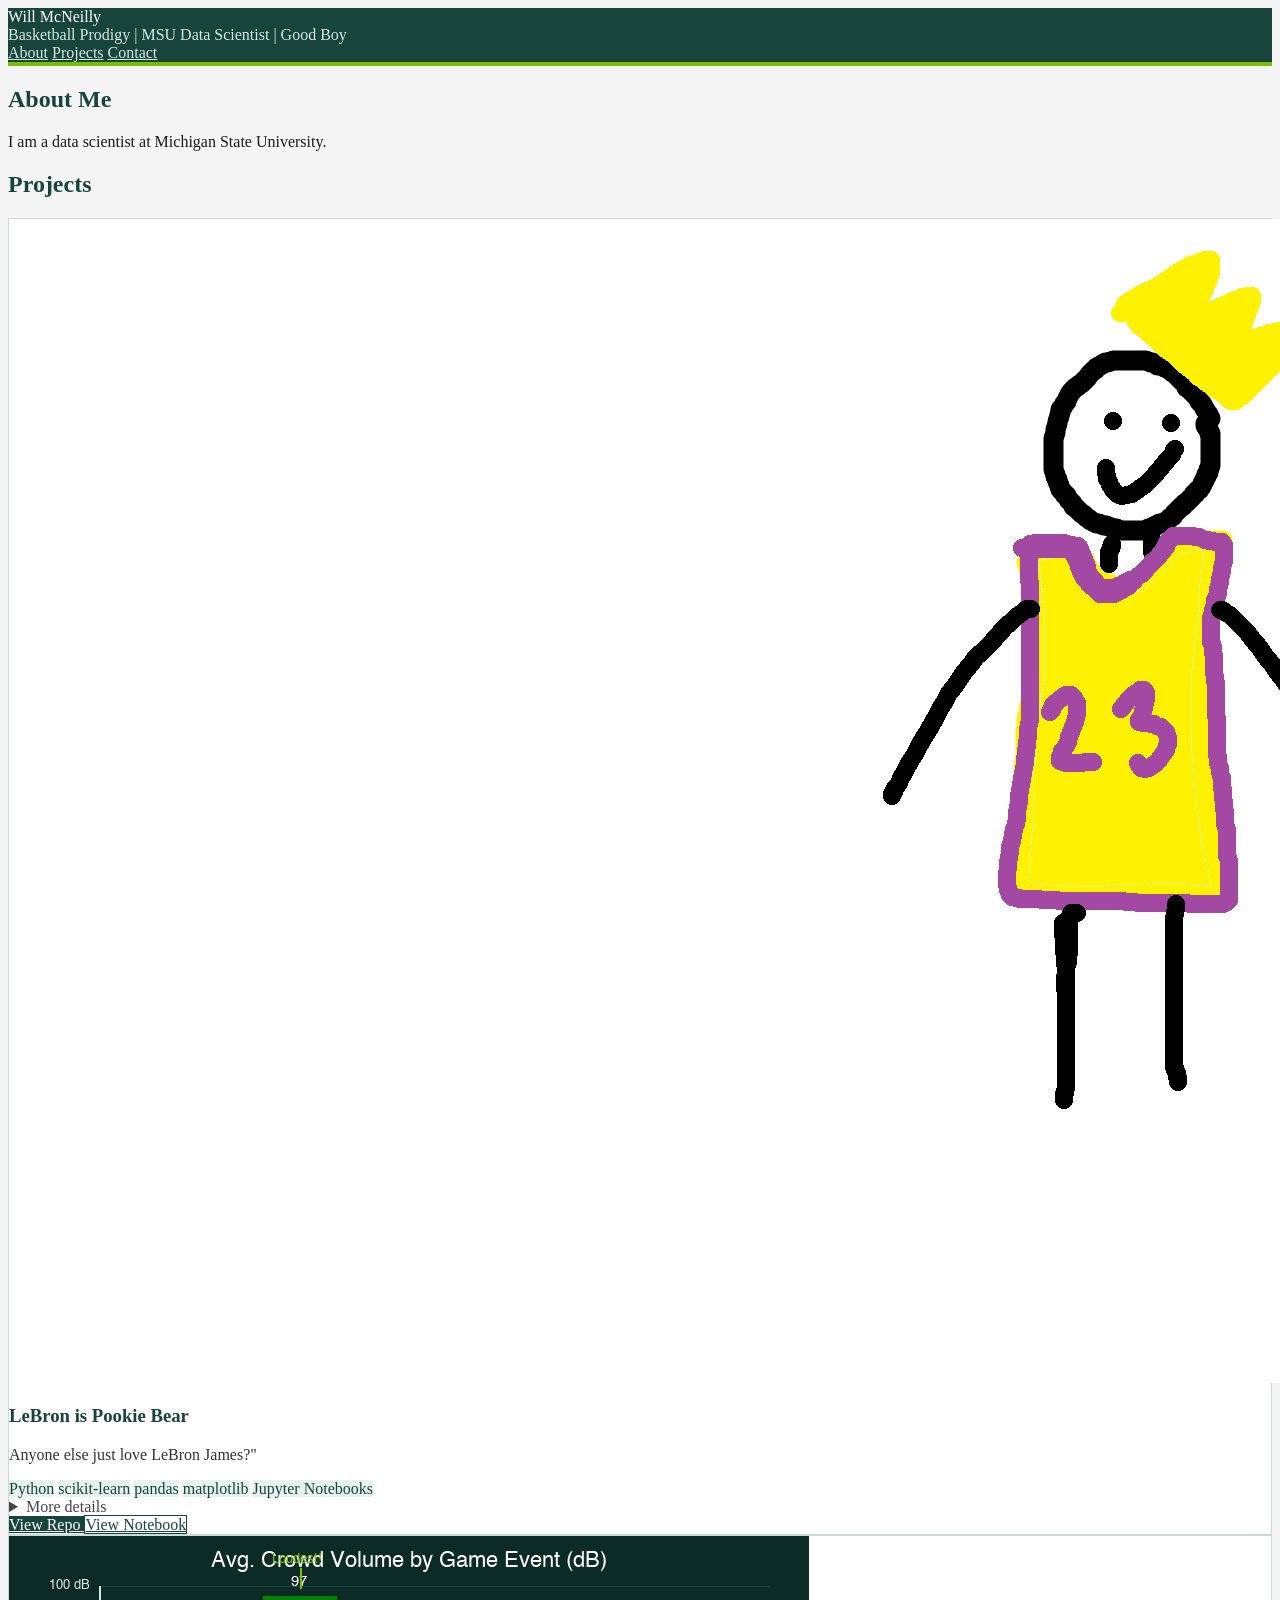
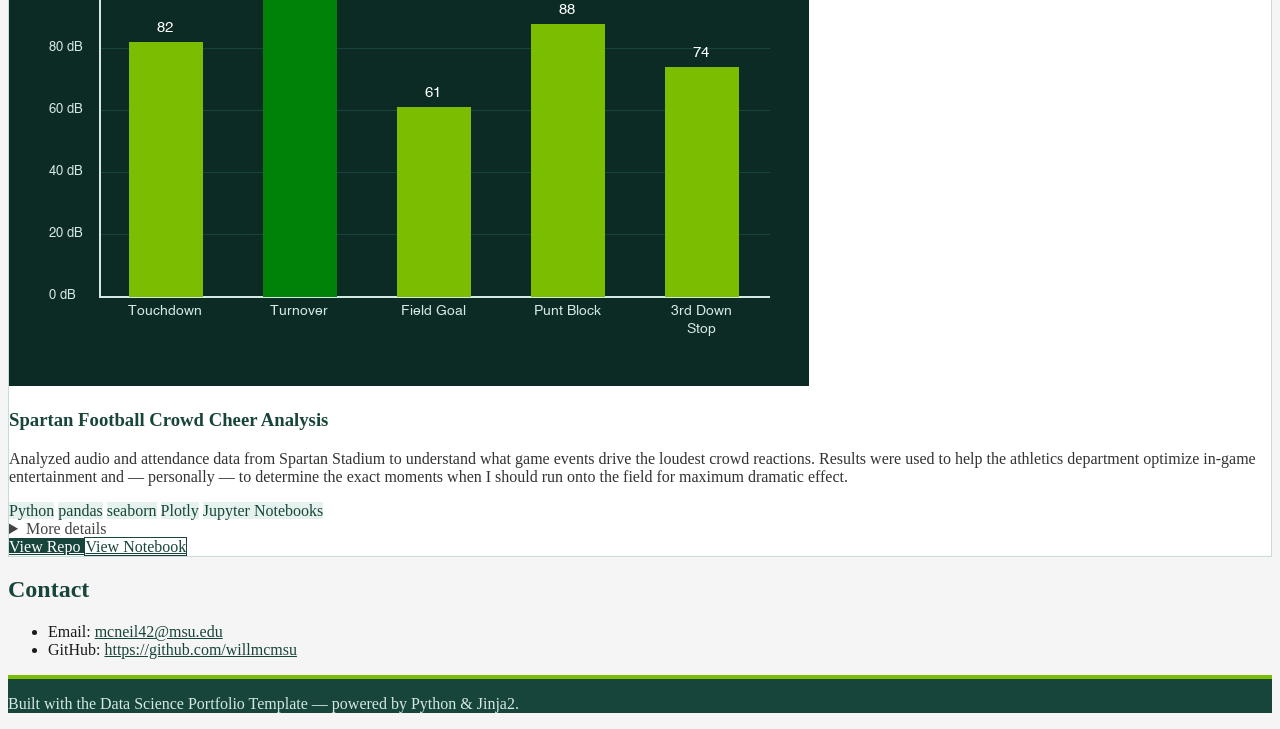
==== docs/index.html @ f7c758c6 "docs folder for github webpage deployment" ====
<!DOCTYPE html>
<html lang="en">
<head>
  <meta charset="UTF-8" />
  <meta name="viewport" content="width=device-width, initial-scale=1.0" />
  <title>Will McNeilly | Data Science Portfolio</title>

  <!-- Base styles always loaded -->
  <link rel="stylesheet" href="css/base.css" />

  <!-- Theme stylesheet — controlled by `theme` in portfolio_config.yaml -->
  <link rel="stylesheet" href="css/themes/msu-light.css" />
</head>
<body>

  <!-- ===== Header ===== -->
  <header class="site-header">
    <div class="header-inner">
      <div class="header-name">Will McNeilly</div>
      <div class="header-tagline">Basketball Prodigy | MSU Data Scientist | Good Boy</div>
    </div>

    <!-- Navigation bar -->
    <nav class="site-nav">
      <a href="#about">About</a>
      <a href="#projects">Projects</a>
      <a href="#contact">Contact</a>
    </nav>
  </header>

  <!-- ===== Main content (filled in by child templates) ===== -->
  <main class="site-main">
    

<!-- ===== About section ===== -->
<section id="about" class="section about-section">
  <h2>About Me</h2>
  <div class="about-text"><p>I am a data scientist at Michigan State University.</p></div>
</section>

<!-- ===== Projects section ===== -->
<section id="projects" class="section projects-section">
  <h2>Projects</h2>

  <div class="project-grid">
    
    <article class="project-card">

      <!-- Project thumbnail image -->
      <div class="project-image-wrapper">
        <img
          src="img/lebron.png"
          alt="Thumbnail for LeBron is Pookie Bear"
          class="project-image"
        />
      </div>

      <div class="project-body">
        <h3 class="project-title">LeBron is Pookie Bear</h3>

        <!-- Short summary written for a non-expert audience -->
        <p class="project-summary">Anyone else just love LeBron James?&#34;
</p>

        <!-- Tech stack as pill badges -->
        <div class="tech-stack">
          
          <span class="tech-badge">Python</span>
          
          <span class="tech-badge">scikit-learn</span>
          
          <span class="tech-badge">pandas</span>
          
          <span class="tech-badge">matplotlib</span>
          
          <span class="tech-badge">Jupyter Notebooks</span>
          
        </div>

        <!-- Collapsible details (problem / approach / results) -->
        <details class="project-details">
          <summary>More details</summary>

          <div class="detail-block">
            <h4>Problem</h4>
            <p>LeBron does not yet know of my existence.
</p>
          </div>

          <div class="detail-block">
            <h4>Approach</h4>
            <p>I approach LeBron
</p>
          </div>

          <div class="detail-block">
            <h4>Results &amp; Impact</h4>
            <p>He knows now.
</p>
          </div>
        </details>

        <!-- Links to the GitHub repo and notebook -->
        <div class="project-links">
          
          <a href="https://github.com/zeke-wonder-dog/nap-spot-predictor" target="_blank" rel="noopener" class="btn btn-repo">
            View Repo
          </a>
          
          
          <a href="https://github.com/zeke-wonder-dog/nap-spot-predictor/blob/main/analysis.ipynb" target="_blank" rel="noopener" class="btn btn-notebook">
            View Notebook
          </a>
          
        </div>
      </div>

    </article>
    
    <article class="project-card">

      <!-- Project thumbnail image -->
      <div class="project-image-wrapper">
        <img
          src="img/placeholder_project_2.png"
          alt="Thumbnail for Spartan Football Crowd Cheer Analysis"
          class="project-image"
        />
      </div>

      <div class="project-body">
        <h3 class="project-title">Spartan Football Crowd Cheer Analysis</h3>

        <!-- Short summary written for a non-expert audience -->
        <p class="project-summary">Analyzed audio and attendance data from Spartan Stadium to understand what game events drive the loudest crowd reactions. Results were used to help the athletics department optimize in-game entertainment and — personally — to determine the exact moments when I should run onto the field for maximum dramatic effect.
</p>

        <!-- Tech stack as pill badges -->
        <div class="tech-stack">
          
          <span class="tech-badge">Python</span>
          
          <span class="tech-badge">pandas</span>
          
          <span class="tech-badge">seaborn</span>
          
          <span class="tech-badge">Plotly</span>
          
          <span class="tech-badge">Jupyter Notebooks</span>
          
        </div>

        <!-- Collapsible details (problem / approach / results) -->
        <details class="project-details">
          <summary>More details</summary>

          <div class="detail-block">
            <h4>Problem</h4>
            <p>Fan energy is contagious, but it is also unpredictable. The athletics department wanted to know which in-game events (touchdowns, turnovers, big defensive stops, walk-up music choices) produced the biggest crowd reactions — and whether the pattern differed by opponent, weather, or game time. As the mascot, I had strong professional interest in this question.
</p>
          </div>

          <div class="detail-block">
            <h4>Approach</h4>
            <p>Combined play-by-play game data with decibel readings from stadium microphones across three seasons (~36 home games). Engineered features for score differential, down-and-distance, quarter, temperature, and opponent rank. Produced interactive Plotly dashboards that let non-technical staff filter by season and event type to explore crowd response patterns on their own.
</p>
          </div>

          <div class="detail-block">
            <h4>Results &amp; Impact</h4>
            <p>Defensive turnovers produced the loudest average crowd response — louder even than touchdowns — especially when MSU was trailing. Walk-up music selections in the 3rd quarter showed a statistically significant effect on cheer volume for games decided by fewer than 10 points. The athletics team used these findings to redesign the third-quarter entertainment package for the following season. I was given extra treats for my contributions.
</p>
          </div>
        </details>

        <!-- Links to the GitHub repo and notebook -->
        <div class="project-links">
          
          <a href="https://github.com/zeke-wonder-dog/spartan-cheer-analysis" target="_blank" rel="noopener" class="btn btn-repo">
            View Repo
          </a>
          
          
          <a href="https://github.com/zeke-wonder-dog/spartan-cheer-analysis/blob/main/cheer_analysis.ipynb" target="_blank" rel="noopener" class="btn btn-notebook">
            View Notebook
          </a>
          
        </div>
      </div>

    </article>
    
  </div>
</section>

<!-- ===== Contact section ===== -->
<section id="contact" class="section contact-section">
  <h2>Contact</h2>
  <ul class="contact-list">
    
    <li>
      <span class="contact-label">Email:</span>
      <a href="mailto:mcneil42@msu.edu">mcneil42@msu.edu</a>
    </li>
    
    
    
    <li>
      <span class="contact-label">GitHub:</span>
      <a href="https://github.com/willmcmsu" target="_blank" rel="noopener">https://github.com/willmcmsu</a>
    </li>
    
  </ul>
</section>


  </main>

  <!-- ===== Footer ===== -->
  <footer class="site-footer">
    <p>Built with the Data Science Portfolio Template &mdash; powered by Python &amp; Jinja2.</p>
  </footer>

</body>
</html>
---- docs/css/themes/msu-light.css ----
/* ============================================================
   themes/msu-light.css  —  Michigan State University light theme.
   Colors sourced from https://brand.msu.edu/visual/color-palette

   Primary brand colors:
     Spartan Green  #18453B
     White          #FFFFFF
     Black          #000000

   Accent greens:
     Kelly Green    #008208
     Lime Green     #7BBD00
     Excellence Green #0B9A6D
     Refresh Green  #008934
   ============================================================ */

body {
  background-color: #f5f5f5;
  color: #1a1a1a;
}

a {
  color: #18453B;
}

a:hover {
  color: #008208;
}

/* Header */
.site-header {
  background-color: #18453B;
  border-bottom: 4px solid #7BBD00;
}

.header-name {
  color: #ffffff;
}

.header-tagline {
  color: #d4e8e4;
}

.site-nav a {
  color: #d4e8e4;
}

.site-nav a:hover {
  color: #7BBD00;
  text-decoration: none;
}

/* Section headings */
.section h2 {
  color: #18453B;
  border-color: #18453B;
}

/* Project card */
.project-card {
  background-color: #ffffff;
  border: 1px solid #c8dbd8;
}

.project-title {
  color: #18453B;
}

.project-summary {
  color: #333333;
}

/* Tech badges */
.tech-badge {
  background-color: #e6f2ee;
  color: #18453B;
}

/* Details */
.project-details {
  color: #444444;
}

.detail-block h4 {
  color: #0B9A6D;
}

/* Buttons */
.btn-repo {
  background-color: #18453B;
  color: #ffffff;
}

.btn-notebook {
  background-color: #ffffff;
  color: #18453B;
  border: 1px solid #18453B;
}

/* Contact */
.contact-list a {
  color: #18453B;
}

/* Footer */
.site-footer {
  background-color: #18453B;
  border-top: 4px solid #7BBD00;
  color: #d4e8e4;
}

.site-footer a {
  color: #7BBD00;
}
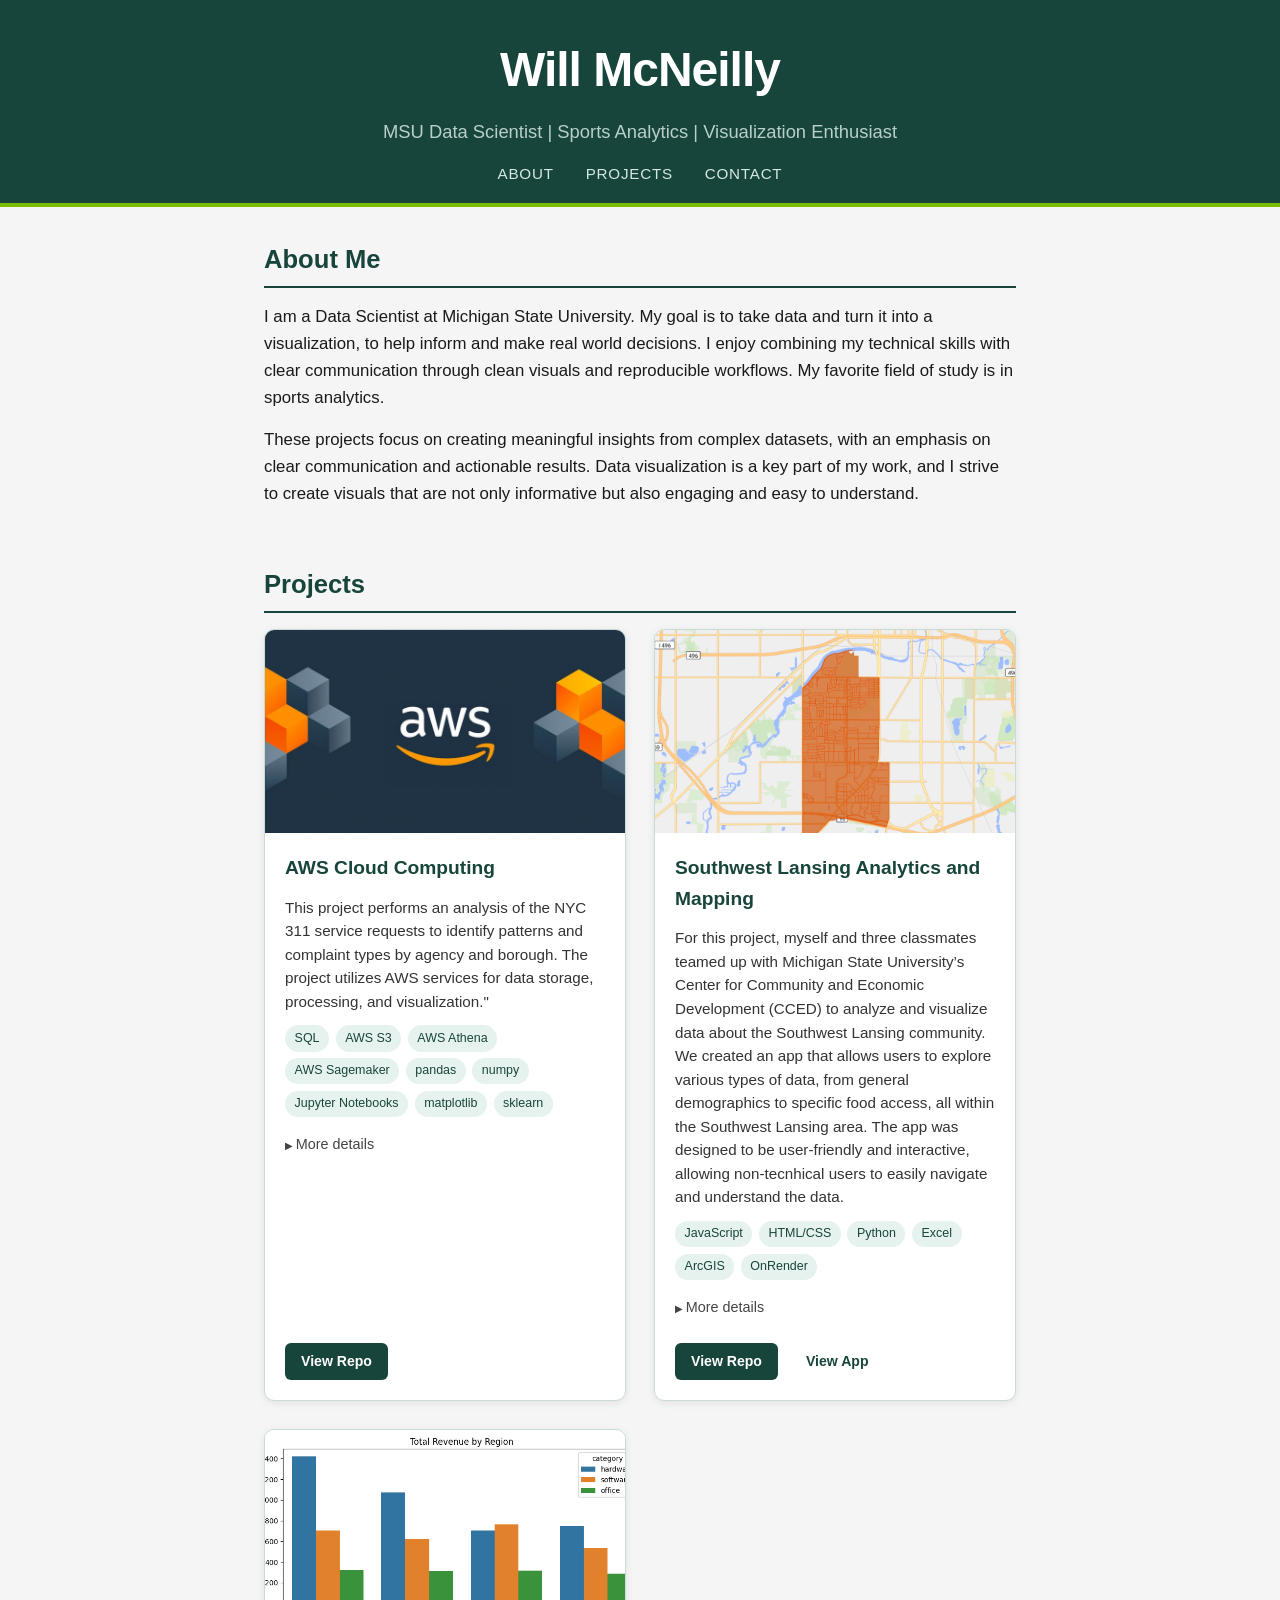
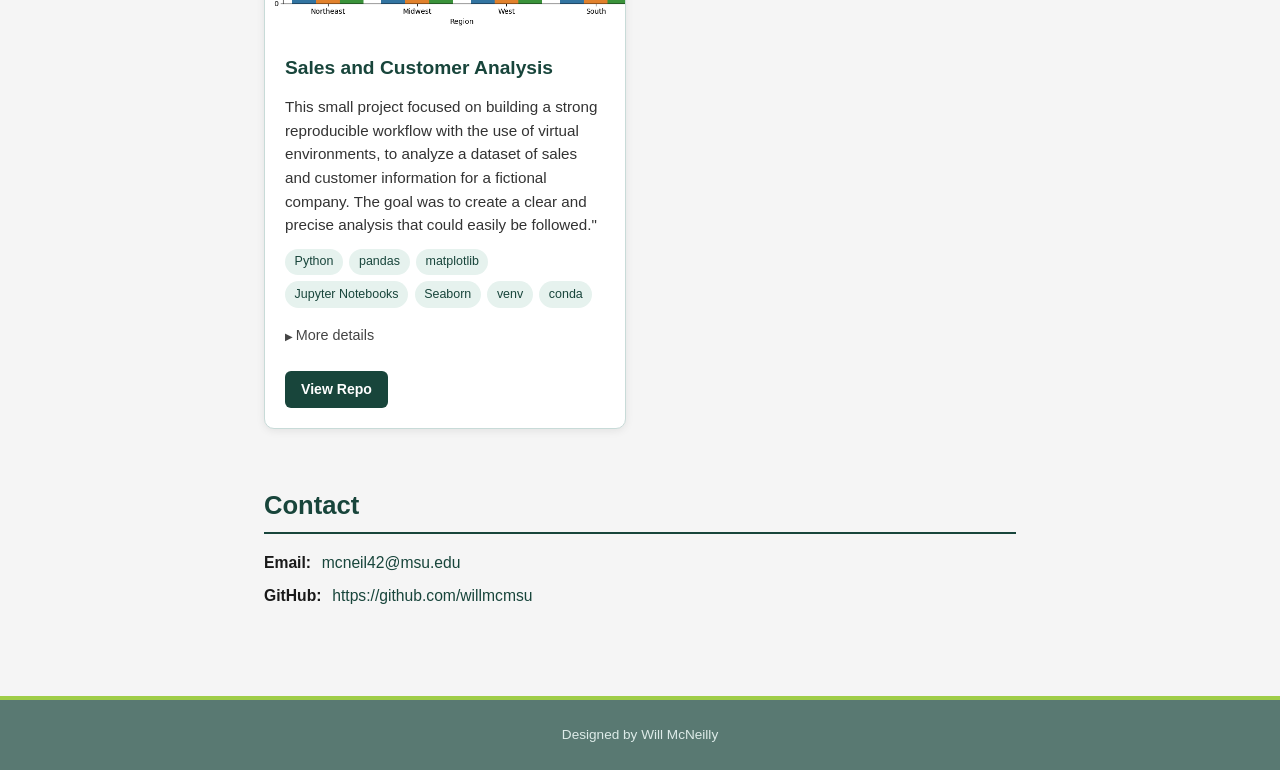
==== commit 4cc32351: "Designed portfolio website to showcase my projects and skills" ====
--- a/docs/index.html
+++ b/docs/index.html
@@ -17,7 +17,7 @@
   <header class="site-header">
     <div class="header-inner">
       <div class="header-name">Will McNeilly</div>
-      <div class="header-tagline">Basketball Prodigy | MSU Data Scientist | Good Boy</div>
+      <div class="header-tagline">MSU Data Scientist | Sports Analytics | Visualization Enthusiast</div>
     </div>
 
     <!-- Navigation bar -->
@@ -26,6 +26,7 @@
       <a href="#projects">Projects</a>
       <a href="#contact">Contact</a>
     </nav>
+    
   </header>
 
   <!-- ===== Main content (filled in by child templates) ===== -->
@@ -35,7 +36,12 @@
 <!-- ===== About section ===== -->
 <section id="about" class="section about-section">
   <h2>About Me</h2>
-  <div class="about-text"><p>I am a data scientist at Michigan State University.</p></div>
+  <div class="about-text"><p>I am a Data Scientist at Michigan State University. 
+My goal is to take data and turn it into a visualization, to help inform and make real world decisions. 
+I enjoy combining my technical skills with clear communication through clean visuals and reproducible workflows. 
+My favorite field of study is in sports analytics.</p>
+<p>These projects focus on creating meaningful insights from complex datasets, with an emphasis on clear communication and actionable results.
+Data visualization is a key part of my work, and I strive to create visuals that are not only informative but also engaging and easy to understand.</p></div>
 </section>
 
 <!-- ===== Projects section ===== -->
@@ -49,31 +55,39 @@
       <!-- Project thumbnail image -->
       <div class="project-image-wrapper">
         <img
-          src="img/lebron.png"
-          alt="Thumbnail for LeBron is Pookie Bear"
+          src="img/aws_logo.png"
+          alt="Thumbnail for AWS Cloud Computing"
           class="project-image"
         />
       </div>
 
       <div class="project-body">
-        <h3 class="project-title">LeBron is Pookie Bear</h3>
+        <h3 class="project-title">AWS Cloud Computing</h3>
 
         <!-- Short summary written for a non-expert audience -->
-        <p class="project-summary">Anyone else just love LeBron James?&#34;
+        <p class="project-summary">This project performs an analysis of the NYC 311 service requests to identify patterns and complaint types by agency and borough. The project utilizes AWS services for data storage, processing, and visualization.&#34;
 </p>
 
         <!-- Tech stack as pill badges -->
         <div class="tech-stack">
           
-          <span class="tech-badge">Python</span>
-          
-          <span class="tech-badge">scikit-learn</span>
+          <span class="tech-badge">SQL</span>
+          
+          <span class="tech-badge">AWS S3</span>
+          
+          <span class="tech-badge">AWS Athena</span>
+          
+          <span class="tech-badge">AWS Sagemaker</span>
           
           <span class="tech-badge">pandas</span>
           
+          <span class="tech-badge">numpy</span>
+          
+          <span class="tech-badge">Jupyter Notebooks</span>
+          
           <span class="tech-badge">matplotlib</span>
           
-          <span class="tech-badge">Jupyter Notebooks</span>
+          <span class="tech-badge">sklearn</span>
           
         </div>
 
@@ -83,19 +97,19 @@
 
           <div class="detail-block">
             <h4>Problem</h4>
-            <p>LeBron does not yet know of my existence.
+            <p>The mayor&#39;s office wants to know whether certain types of  311 complaints are likely to be resolved within 3 days - can we build a model to flag fast vs. slow resolutions at intake?
 </p>
           </div>
 
           <div class="detail-block">
             <h4>Approach</h4>
-            <p>I approach LeBron
+            <p>Two main datasets were used: complaints.csv and agencies.csv. The complaints dataset contains 311 service request records,  while the agencies dataset provides information about the city agencies responsible for handling those requests.  The data was stored in AWS S3 and queried using AWS Athena to perform exploratory data analysis and feature engineering.  A machine learning model was then trained using AWS Sagemaker to predict whether a complaint would be resolved within 3 days  based on features such as problem, agency, borough, and hour of the day.
 </p>
           </div>
 
           <div class="detail-block">
             <h4>Results &amp; Impact</h4>
-            <p>He knows now.
+            <p>The model achieved an accuracy of 78% on the test set, indicating that it can reasonably predict which complaints are likely to be resolved quickly.  This information can help the mayor&#39;s office prioritize resources and improve response times for certain types of complaints.
 </p>
           </div>
         </details>
@@ -103,14 +117,11 @@
         <!-- Links to the GitHub repo and notebook -->
         <div class="project-links">
           
-          <a href="https://github.com/zeke-wonder-dog/nap-spot-predictor" target="_blank" rel="noopener" class="btn btn-repo">
+          <a href="https://github.com/willmcmsu/aws-nyc311-mcneil42" target="_blank" rel="noopener" class="btn btn-repo">
             View Repo
           </a>
           
           
-          <a href="https://github.com/zeke-wonder-dog/nap-spot-predictor/blob/main/analysis.ipynb" target="_blank" rel="noopener" class="btn btn-notebook">
-            View Notebook
-          </a>
           
         </div>
       </div>
@@ -122,31 +133,33 @@
       <!-- Project thumbnail image -->
       <div class="project-image-wrapper">
         <img
-          src="img/placeholder_project_2.png"
-          alt="Thumbnail for Spartan Football Crowd Cheer Analysis"
+          src="img/slam.png"
+          alt="Thumbnail for Southwest Lansing Analytics and Mapping"
           class="project-image"
         />
       </div>
 
       <div class="project-body">
-        <h3 class="project-title">Spartan Football Crowd Cheer Analysis</h3>
+        <h3 class="project-title">Southwest Lansing Analytics and Mapping</h3>
 
         <!-- Short summary written for a non-expert audience -->
-        <p class="project-summary">Analyzed audio and attendance data from Spartan Stadium to understand what game events drive the loudest crowd reactions. Results were used to help the athletics department optimize in-game entertainment and — personally — to determine the exact moments when I should run onto the field for maximum dramatic effect.
+        <p class="project-summary">For this project, myself and three classmates teamed up with  Michigan State University’s Center for Community and Economic Development (CCED) to analyze and visualize data about the Southwest Lansing community. We created an app that allows users to explore various types of data, from general demographics to specific food access, all within the Southwest Lansing area.  The app was designed to be user-friendly and interactive, allowing non-tecnhical users to easily navigate and understand the data. 
 </p>
 
         <!-- Tech stack as pill badges -->
         <div class="tech-stack">
           
+          <span class="tech-badge">JavaScript</span>
+          
+          <span class="tech-badge">HTML/CSS</span>
+          
           <span class="tech-badge">Python</span>
           
-          <span class="tech-badge">pandas</span>
-          
-          <span class="tech-badge">seaborn</span>
-          
-          <span class="tech-badge">Plotly</span>
-          
-          <span class="tech-badge">Jupyter Notebooks</span>
+          <span class="tech-badge">Excel</span>
+          
+          <span class="tech-badge">ArcGIS</span>
+          
+          <span class="tech-badge">OnRender</span>
           
         </div>
 
@@ -156,19 +169,19 @@
 
           <div class="detail-block">
             <h4>Problem</h4>
-            <p>Fan energy is contagious, but it is also unpredictable. The athletics department wanted to know which in-game events (touchdowns, turnovers, big defensive stops, walk-up music choices) produced the biggest crowd reactions — and whether the pattern differed by opponent, weather, or game time. As the mascot, I had strong professional interest in this question.
+            <p>The CCED wanted to team up with MSU data science students in an effort to create a tool  that could be used by local organizations to explore and understand the Southwest Lansing community. The goal was to create an interactive app that would allow users to explore various types of data that could be focused around the needs of these local organizations, such as housing data and food access.
 </p>
           </div>
 
           <div class="detail-block">
             <h4>Approach</h4>
-            <p>Combined play-by-play game data with decibel readings from stadium microphones across three seasons (~36 home games). Engineered features for score differential, down-and-distance, quarter, temperature, and opponent rank. Produced interactive Plotly dashboards that let non-technical staff filter by season and event type to explore crowd response patterns on their own.
+            <p>Our team sorted through over 50 data sources to find the most granular and relevant data for the Southwest Lansing area. We used ArcGIS to create maps and visualizations of the data, and then built an interactive web app  using JavaScript, HTML/CSS, and Python to allow users to explore the data in a user-friendly way.  We also worked closely with the CCED and local organizations to ensure that the app met their needs and was easy to use.
 </p>
           </div>
 
           <div class="detail-block">
             <h4>Results &amp; Impact</h4>
-            <p>Defensive turnovers produced the loudest average crowd response — louder even than touchdowns — especially when MSU was trailing. Walk-up music selections in the 3rd quarter showed a statistically significant effect on cheer volume for games decided by fewer than 10 points. The athletics team used these findings to redesign the third-quarter entertainment package for the following season. I was given extra treats for my contributions.
+            <p>This app will be used as a foundation for both the CCED, their community partners, and local organizations to explore and understand the Southwest Lansing community. Future groups will be able to follow our structure and see our data catalog, to be able to implement their own data and build on our work. Thank you to the CCED for the opportunity to work on this project and create a tool that truly has the potential to make a positive impact in the community.
 </p>
           </div>
         </details>
@@ -176,14 +189,87 @@
         <!-- Links to the GitHub repo and notebook -->
         <div class="project-links">
           
-          <a href="https://github.com/zeke-wonder-dog/spartan-cheer-analysis" target="_blank" rel="noopener" class="btn btn-repo">
+          <a href="https://github.com/landoltk/MSU-Southwest-Lansing-Project" target="_blank" rel="noopener" class="btn btn-repo">
             View Repo
           </a>
           
           
-          <a href="https://github.com/zeke-wonder-dog/spartan-cheer-analysis/blob/main/cheer_analysis.ipynb" target="_blank" rel="noopener" class="btn btn-notebook">
-            View Notebook
+          
+          <a href="https://msu-southwest-lansing-project.onrender.com/" target="_blank" rel="noopener" class="btn btn-app">
+            View App
           </a>
+          
+        </div>
+      </div>
+
+    </article>
+    
+    <article class="project-card">
+
+      <!-- Project thumbnail image -->
+      <div class="project-image-wrapper">
+        <img
+          src="img/revenue_barplot_seaborn.png"
+          alt="Thumbnail for Sales and Customer Analysis"
+          class="project-image"
+        />
+      </div>
+
+      <div class="project-body">
+        <h3 class="project-title">Sales and Customer Analysis</h3>
+
+        <!-- Short summary written for a non-expert audience -->
+        <p class="project-summary">This small project focused on building a strong reproducible workflow with  the use of virtual environments, to analyze a dataset of sales and customer information for a fictional company. The goal was to create a clear and precise analysis that could easily be followed.&#34;
+</p>
+
+        <!-- Tech stack as pill badges -->
+        <div class="tech-stack">
+          
+          <span class="tech-badge">Python</span>
+          
+          <span class="tech-badge">pandas</span>
+          
+          <span class="tech-badge">matplotlib</span>
+          
+          <span class="tech-badge">Jupyter Notebooks</span>
+          
+          <span class="tech-badge">Seaborn</span>
+          
+          <span class="tech-badge">venv</span>
+          
+          <span class="tech-badge">conda</span>
+          
+        </div>
+
+        <!-- Collapsible details (problem / approach / results) -->
+        <details class="project-details">
+          <summary>More details</summary>
+
+          <div class="detail-block">
+            <h4>Problem</h4>
+            <p></p>
+          </div>
+
+          <div class="detail-block">
+            <h4>Approach</h4>
+            <p>This project utilizes a dataset containing sales and customer information for a fictional company. The data was cleaned and preprocessed using pandas, and then analyzed to identify trends and insights related to sales performance and customer behavior. Visualizations were created using matplotlib and seaborn to effectively communicate the findings.
+</p>
+          </div>
+
+          <div class="detail-block">
+            <h4>Results &amp; Impact</h4>
+            <p></p>
+          </div>
+        </details>
+
+        <!-- Links to the GitHub repo and notebook -->
+        <div class="project-links">
+          
+          <a href="https://github.com/willmcmsu/cmse492-hw01-mcneil42" target="_blank" rel="noopener" class="btn btn-repo">
+            View Repo
+          </a>
+          
+          
           
         </div>
       </div>
@@ -192,6 +278,7 @@
     
   </div>
 </section>
+
 
 <!-- ===== Contact section ===== -->
 <section id="contact" class="section contact-section">
@@ -218,7 +305,7 @@
 
   <!-- ===== Footer ===== -->
   <footer class="site-footer">
-    <p>Built with the Data Science Portfolio Template &mdash; powered by Python &amp; Jinja2.</p>
+    <p>Designed by Will McNeilly</p>
   </footer>
 
 </body>
--- a/docs/css/base.css
+++ b/docs/css/base.css
@@ -0,0 +1,252 @@
+/* ============================================================
+   base.css  —  Layout and structure styles shared by all themes.
+   Theme-specific colors (backgrounds, text, accents) live in
+   static/css/themes/light.css and static/css/themes/dark.css.
+   ============================================================ */
+
+/* ----- Reset & box model ----- */
+*, *::before, *::after {
+  box-sizing: border-box;
+  margin: 0;
+  padding: 0;
+}
+
+body {
+  font-family: "Inter", "Segoe UI", sans-serif;
+  font-size: 1rem;
+  line-height: 1.6;
+  min-height: 100vh;
+  display: flex;
+  flex-direction: column;
+  scroll-behavior: smooth;
+}
+
+a {
+  text-decoration: none;
+}
+
+a:hover {
+  text-decoration: underline;
+}
+
+img {
+  max-width: 100%;
+  display: block;
+}
+
+/* ----- Site header ----- */
+.site-header {
+  padding: 2rem 1.5rem 1rem;
+  text-align: center;
+}
+
+.header-name {
+  font-size: 3rem;
+  font-weight: 800;
+  letter-spacing: -1px;
+}
+
+.header-tagline {
+  font-size: 1.15rem;
+  margin-top: 0.5rem;
+  opacity: 0.85;
+}
+
+/* ----- Navigation ----- */
+.site-nav {
+  margin-top: 1rem;
+  display: flex;
+  justify-content: center;
+  gap: 2rem;
+  font-size: 0.95rem;
+  font-weight: 500;
+  text-transform: uppercase;
+  letter-spacing: 0.05em;
+}
+
+/* ----- Main content area ----- */
+.site-main {
+  flex: 1;
+  max-width: 800px;
+  width: 100%;
+  margin: 0 auto;
+  padding: 2rem 1.5rem;
+}
+
+/* ----- Generic section spacing ----- */
+.section {
+  margin-bottom: 3.5rem;
+}
+
+.section h2 {
+  font-size: 1.6rem;
+  font-weight: 700;
+  margin-bottom: 1rem;
+  padding-bottom: 0.4rem;
+  border-bottom: 2px solid;
+}
+
+/* ----- About section ----- */
+.about-text {
+  font-size: 1.05rem;
+}
+
+.about-text p + p {
+  margin-top: 1rem;
+}
+
+/* ----- Project grid ----- */
+.project-grid {
+  display: grid;
+  grid-template-columns: repeat(auto-fill, minmax(340px, 1fr));
+  gap: 1.75rem;
+}
+
+/* ----- Project card ----- */
+.project-card {
+  border-radius: 10px;
+  overflow: hidden;
+  display: flex;
+  flex-direction: column;
+  box-shadow: 0 2px 8px rgba(0, 0, 0, 0.08);
+  transition: box-shadow 0.2s ease;
+}
+
+.project-card:hover {
+  box-shadow: 0 4px 16px rgba(0, 0, 0, 0.14);
+}
+
+.project-image-wrapper {
+  width: 100%;
+  aspect-ratio: 16 / 9;
+  overflow: hidden;
+}
+
+.project-image {
+  width: 100%;
+  height: 100%;
+  object-fit: cover;
+}
+
+.project-body {
+  padding: 1.25rem;
+  display: flex;
+  flex-direction: column;
+  gap: 0.75rem;
+  flex: 1;
+}
+
+.project-title {
+  font-size: 1.2rem;
+  font-weight: 600;
+}
+
+.project-summary {
+  font-size: 0.95rem;
+  line-height: 1.55;
+}
+
+/* ----- Tech stack badges ----- */
+.tech-stack {
+  display: flex;
+  flex-wrap: wrap;
+  gap: 0.4rem;
+}
+
+.tech-badge {
+  font-size: 0.78rem;
+  font-weight: 500;
+  padding: 0.2rem 0.6rem;
+  border-radius: 999px;
+}
+
+/* ----- Collapsible project details ----- */
+.project-details {
+  font-size: 0.9rem;
+}
+
+.project-details summary {
+  cursor: pointer;
+  font-weight: 500;
+  padding: 0.25rem 0;
+  list-style: none;
+}
+
+.project-details summary::-webkit-details-marker {
+  display: none;
+}
+
+.project-details summary::before {
+  content: "▶  ";
+  font-size: 0.7em;
+}
+
+details[open] summary::before {
+  content: "▼  ";
+}
+
+.detail-block {
+  margin-top: 0.75rem;
+}
+
+.detail-block h4 {
+  font-size: 0.85rem;
+  text-transform: uppercase;
+  letter-spacing: 0.06em;
+  margin-bottom: 0.25rem;
+  font-weight: 600;
+}
+
+/* ----- Project link buttons ----- */
+.project-links {
+  display: flex;
+  gap: 0.75rem;
+  margin-top: auto;
+  padding-top: 0.5rem;
+}
+
+.btn {
+  display: inline-block;
+  padding: 0.45rem 1rem;
+  border-radius: 6px;
+  font-size: 0.88rem;
+  font-weight: 600;
+  transition: opacity 0.15s ease;
+}
+
+.btn:hover {
+  opacity: 0.85;
+  text-decoration: none;
+}
+
+/* ----- Contact section ----- */
+.contact-list {
+  list-style: none;
+  display: flex;
+  flex-direction: column;
+  gap: 0.5rem;
+  font-size: 0.98rem;
+}
+
+.contact-label {
+  font-weight: 600;
+  margin-right: 0.4rem;
+}
+
+/* ----- Footer ----- */
+.site-footer {
+  text-align: center;
+  padding: 1.5rem;
+  font-size: 0.85rem;
+  opacity: 0.7;
+}
+
+/* ----- Responsive tweaks ----- */
+@media (max-width: 500px) {
+  .project-grid {
+    grid-template-columns: 1fr;
+  }
+  .header-name {
+    font-size: 1.5rem;
+  }
+}
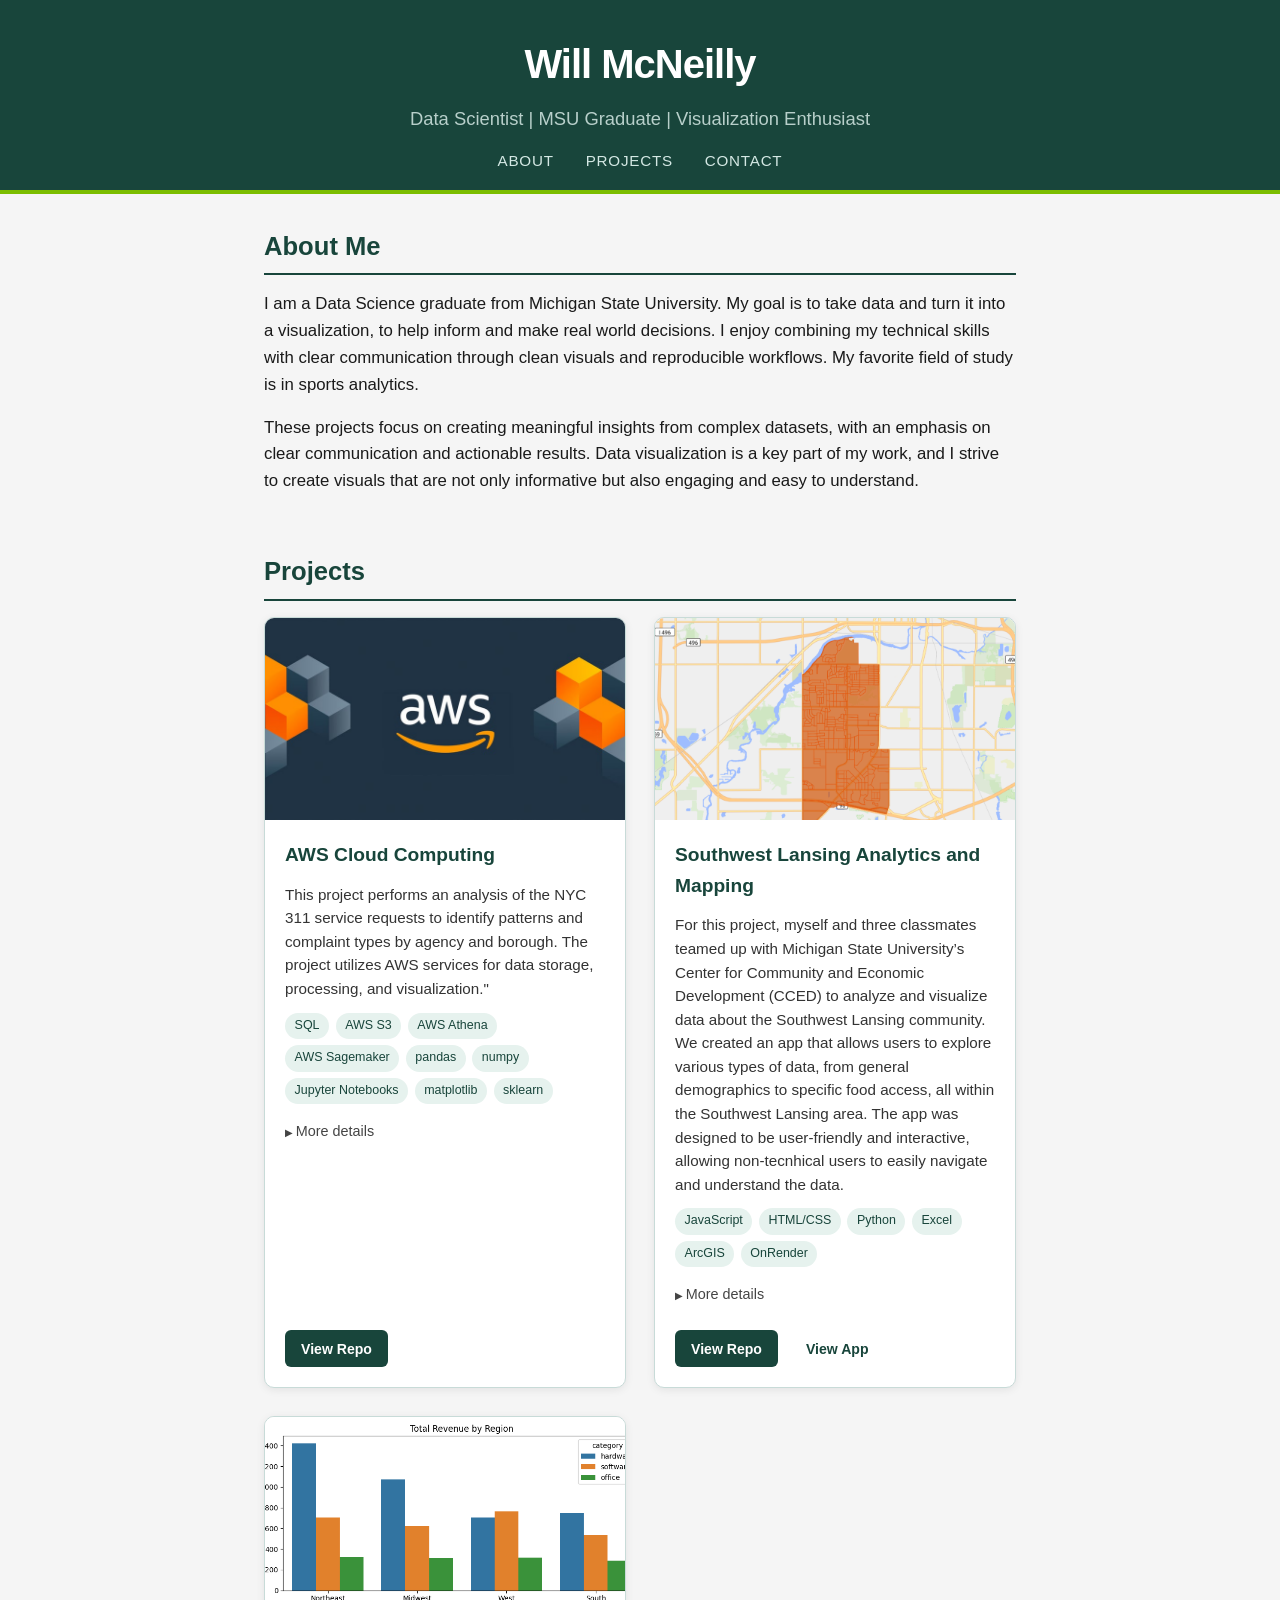
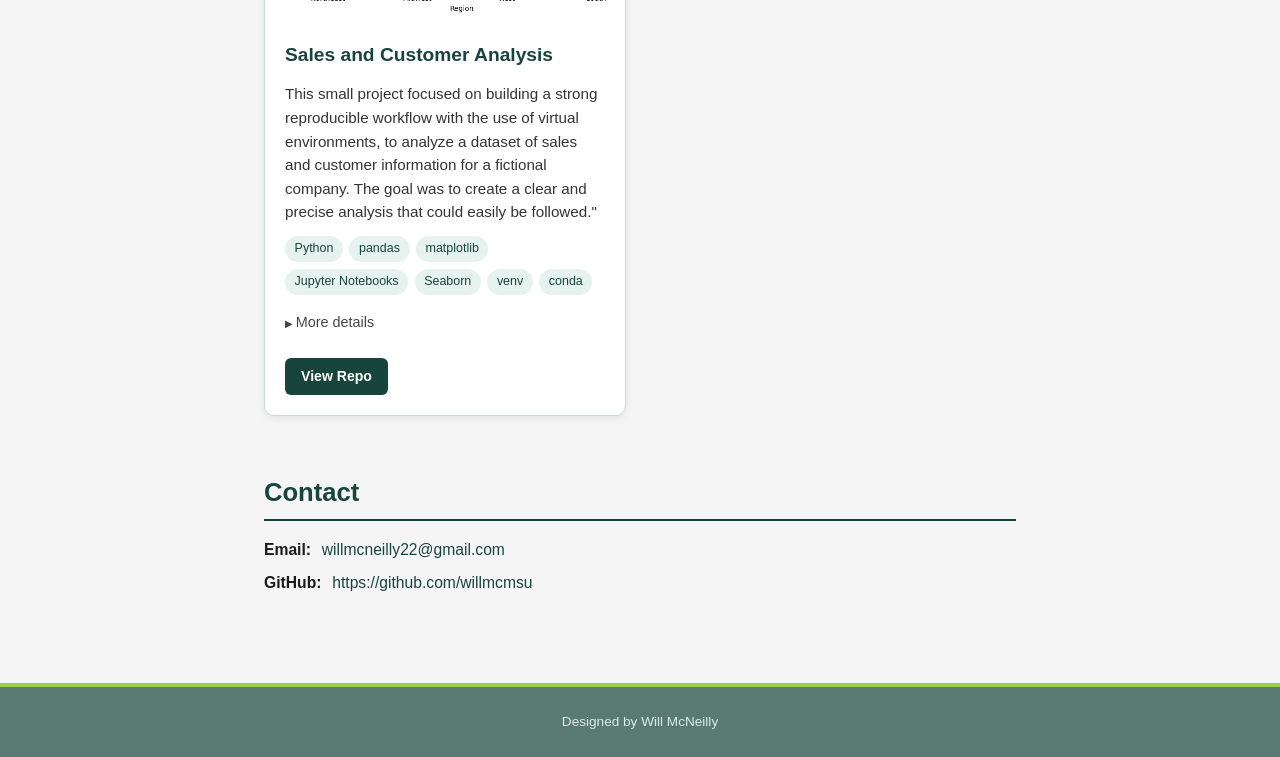
==== commit 59a566ab: "Updated graduation status" ====
--- a/docs/index.html
+++ b/docs/index.html
@@ -17,7 +17,7 @@
   <header class="site-header">
     <div class="header-inner">
       <div class="header-name">Will McNeilly</div>
-      <div class="header-tagline">MSU Data Scientist | Sports Analytics | Visualization Enthusiast</div>
+      <div class="header-tagline">Data Scientist | MSU Graduate | Visualization Enthusiast</div>
     </div>
 
     <!-- Navigation bar -->
@@ -36,7 +36,7 @@
 <!-- ===== About section ===== -->
 <section id="about" class="section about-section">
   <h2>About Me</h2>
-  <div class="about-text"><p>I am a Data Scientist at Michigan State University. 
+  <div class="about-text"><p>I am a Data Science graduate from Michigan State University. 
 My goal is to take data and turn it into a visualization, to help inform and make real world decisions. 
 I enjoy combining my technical skills with clear communication through clean visuals and reproducible workflows. 
 My favorite field of study is in sports analytics.</p>
@@ -287,7 +287,7 @@
     
     <li>
       <span class="contact-label">Email:</span>
-      <a href="mailto:mcneil42@msu.edu">mcneil42@msu.edu</a>
+      <a href="mailto:willmcneilly22@gmail.com">willmcneilly22@gmail.com</a>
     </li>
     
     
--- a/docs/css/base.css
+++ b/docs/css/base.css
@@ -41,8 +41,8 @@
 }
 
 .header-name {
-  font-size: 3rem;
-  font-weight: 800;
+  font-size: 2.5rem;
+  font-weight: 600;
   letter-spacing: -1px;
 }
 
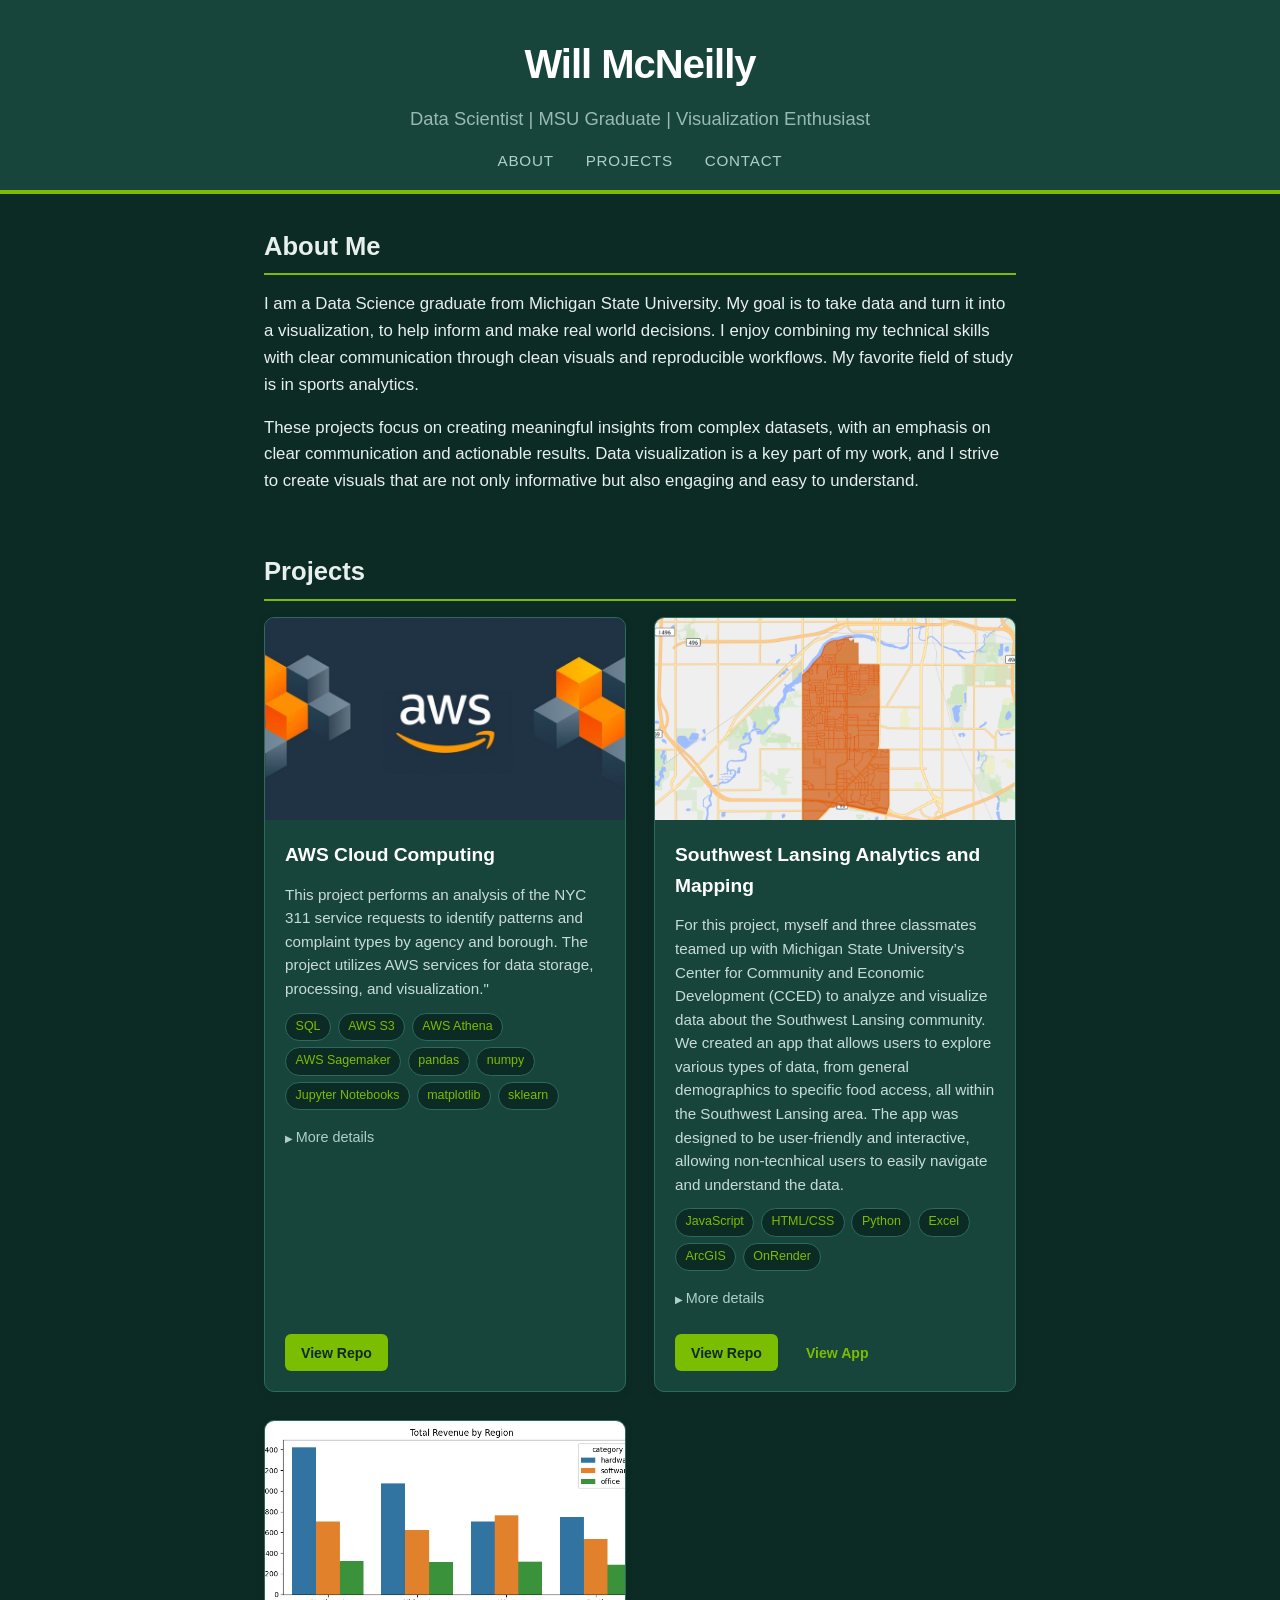
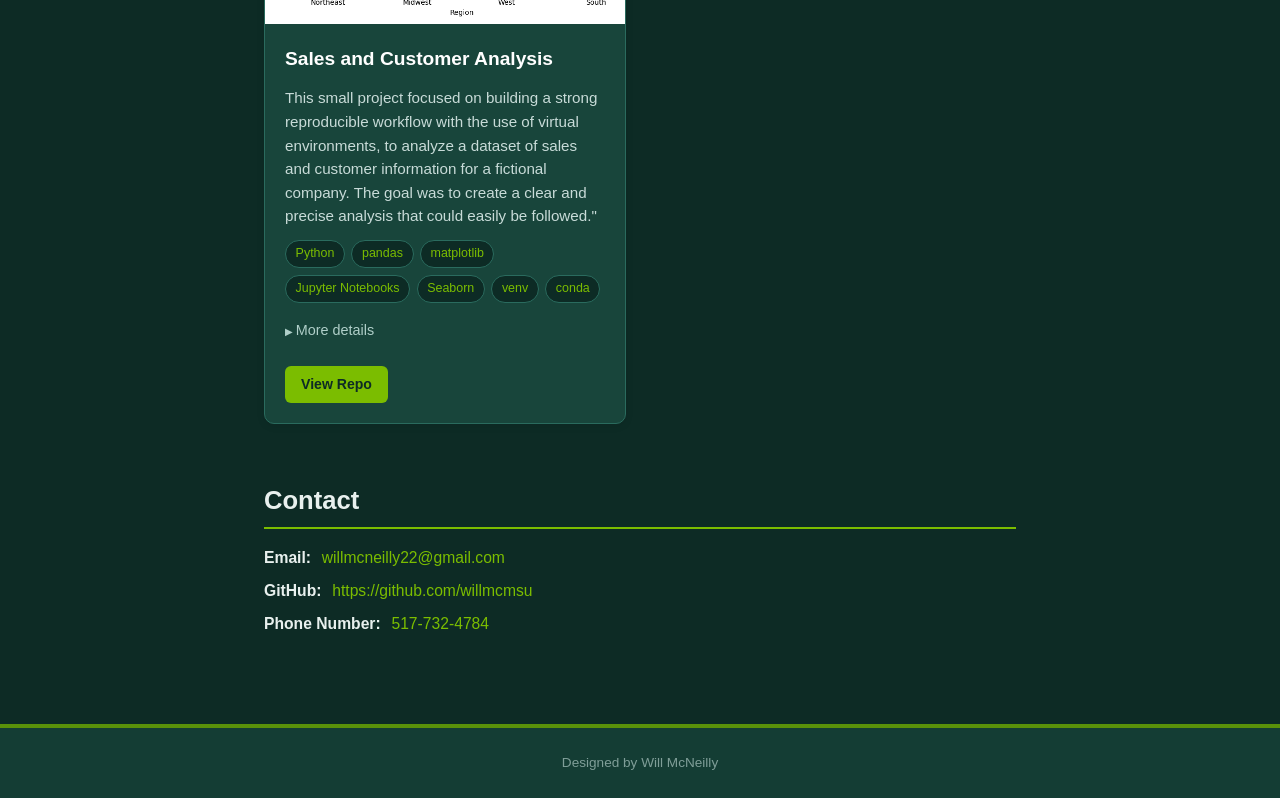
==== commit 8f32bfa3: "modified contact section to include phone number" ====
--- a/docs/index.html
+++ b/docs/index.html
@@ -9,7 +9,7 @@
   <link rel="stylesheet" href="css/base.css" />
 
   <!-- Theme stylesheet — controlled by `theme` in portfolio_config.yaml -->
-  <link rel="stylesheet" href="css/themes/msu-light.css" />
+  <link rel="stylesheet" href="css/themes/msu-dark.css" />
 </head>
 <body>
 
@@ -296,6 +296,11 @@
       <span class="contact-label">GitHub:</span>
       <a href="https://github.com/willmcmsu" target="_blank" rel="noopener">https://github.com/willmcmsu</a>
     </li>
+
+    <li>
+      <span class="contact-label">Phone Number:</span>
+      <a href="tel:517-732-4784">517-732-4784</a>
+    </li>
     
   </ul>
 </section>
--- a/docs/css/themes/msu-dark.css
+++ b/docs/css/themes/msu-dark.css
@@ -0,0 +1,115 @@
+/* ============================================================
+   themes/msu-dark.css  —  Michigan State University dark theme.
+   Colors sourced from https://brand.msu.edu/visual/color-palette
+
+   Primary brand colors:
+     Spartan Green  #18453B
+     White          #FFFFFF
+     Black          #000000
+
+   Accent greens:
+     Kelly Green    #008208
+     Lime Green     #7BBD00
+     Excellence Green #0B9A6D
+     Refresh Green  #008934
+   ============================================================ */
+
+body {
+  background-color: #0d2b25;
+  color: #e8f0ee;
+}
+
+a {
+  color: #7BBD00;
+}
+
+a:hover {
+  color: #a8d933;
+  text-decoration: none;
+}
+
+/* Header */
+.site-header {
+  background-color: #18453B;
+  border-bottom: 4px solid #7BBD00;
+}
+
+.header-name {
+  color: #ffffff;
+}
+
+.header-tagline {
+  color: #b0cfc9;
+}
+
+.site-nav a {
+  color: #b0cfc9;
+}
+
+.site-nav a:hover {
+  color: #7BBD00;
+}
+
+/* Section headings */
+.section h2 {
+  color: #e8f0ee;
+  border-color: #7BBD00;
+}
+
+/* Project card */
+.project-card {
+  background-color: #18453B;
+  border: 1px solid #2a6b5e;
+}
+
+.project-title {
+  color: #ffffff;
+}
+
+.project-summary {
+  color: #c8dbd8;
+}
+
+/* Tech badges */
+.tech-badge {
+  background-color: #0d2b25;
+  color: #7BBD00;
+  border: 1px solid #2a6b5e;
+}
+
+/* Details */
+.project-details {
+  color: #b0cfc9;
+}
+
+.detail-block h4 {
+  color: #7BBD00;
+}
+
+/* Buttons */
+.btn-repo {
+  background-color: #7BBD00;
+  color: #0d2b25;
+}
+
+.btn-notebook {
+  background-color: #18453B;
+  color: #e8f0ee;
+  border: 1px solid #4a9080;
+}
+
+/* Contact */
+.contact-list a {
+  color: #7BBD00;
+}
+
+/* Footer */
+.site-footer {
+  background-color: #18453B;
+  border-top: 4px solid #7BBD00;
+  color: #b0cfc9;
+}
+
+.site-footer a {
+  color: #7BBD00;
+}
